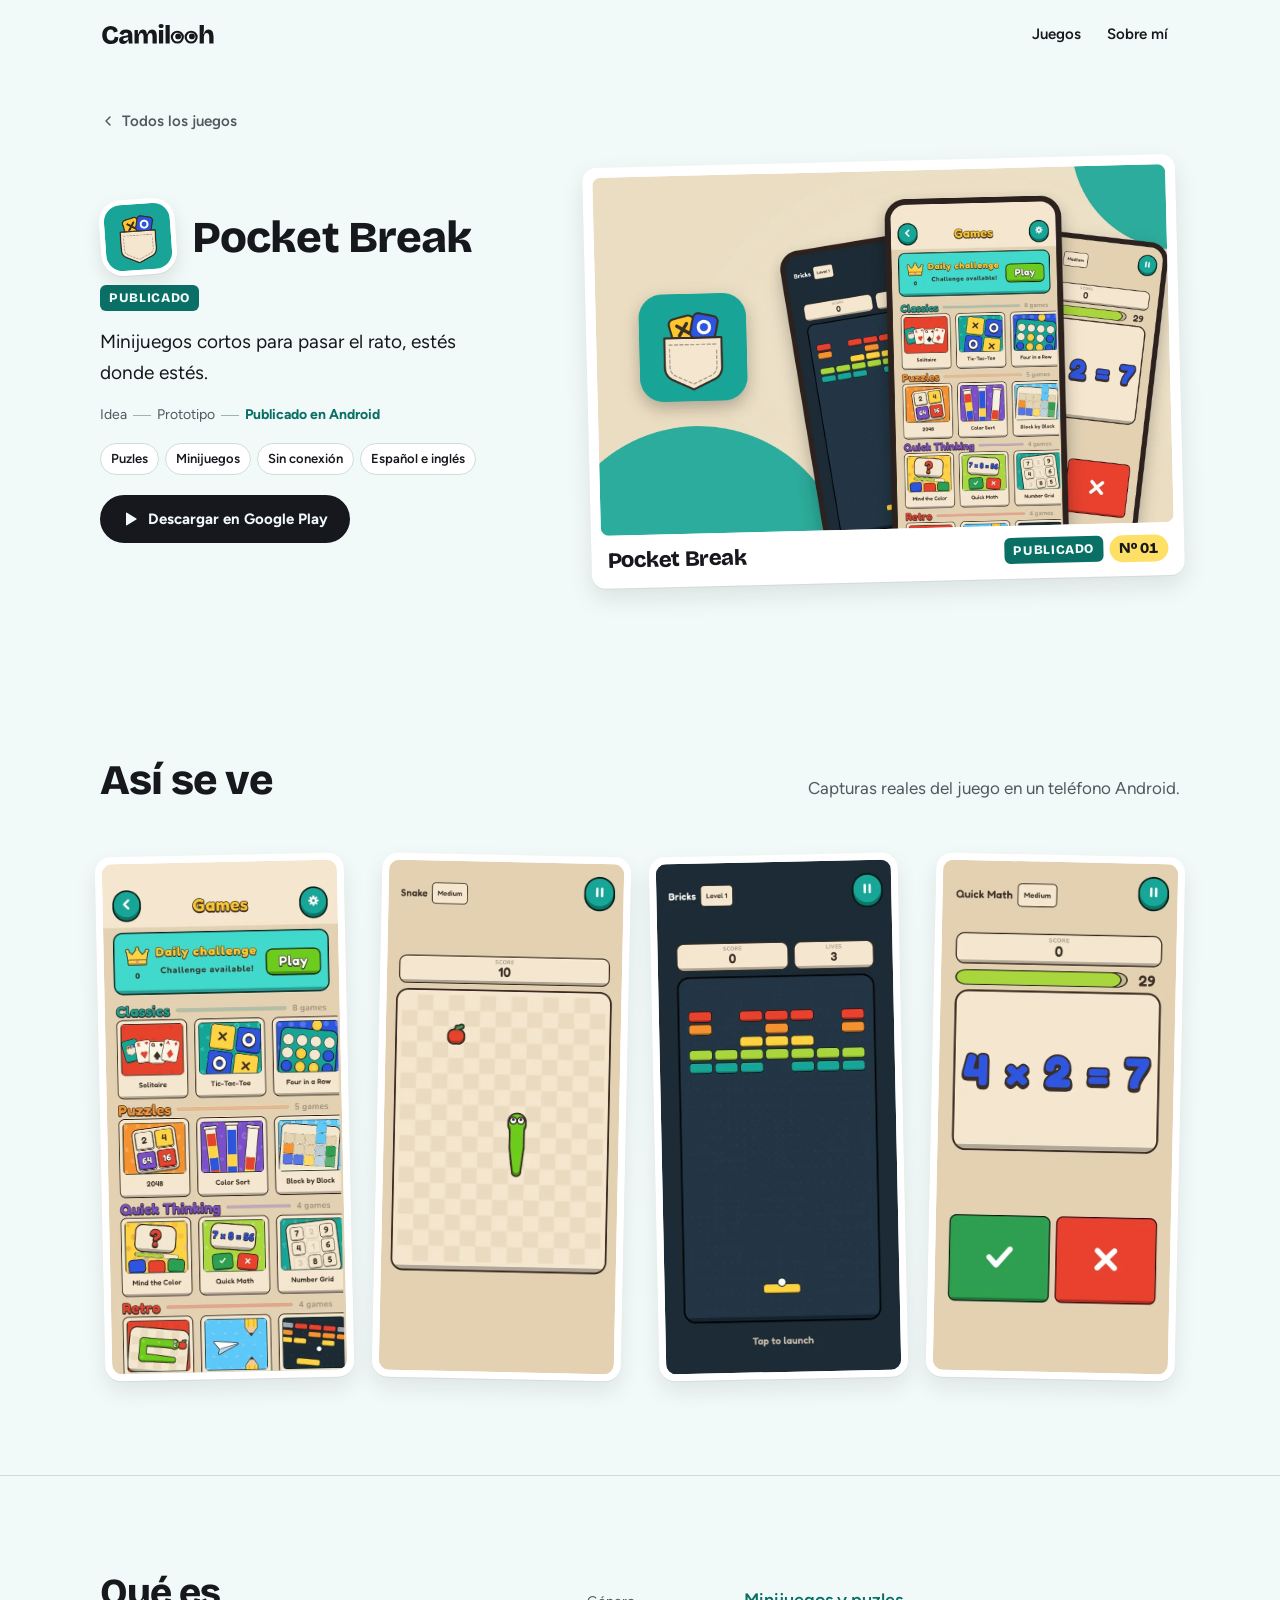
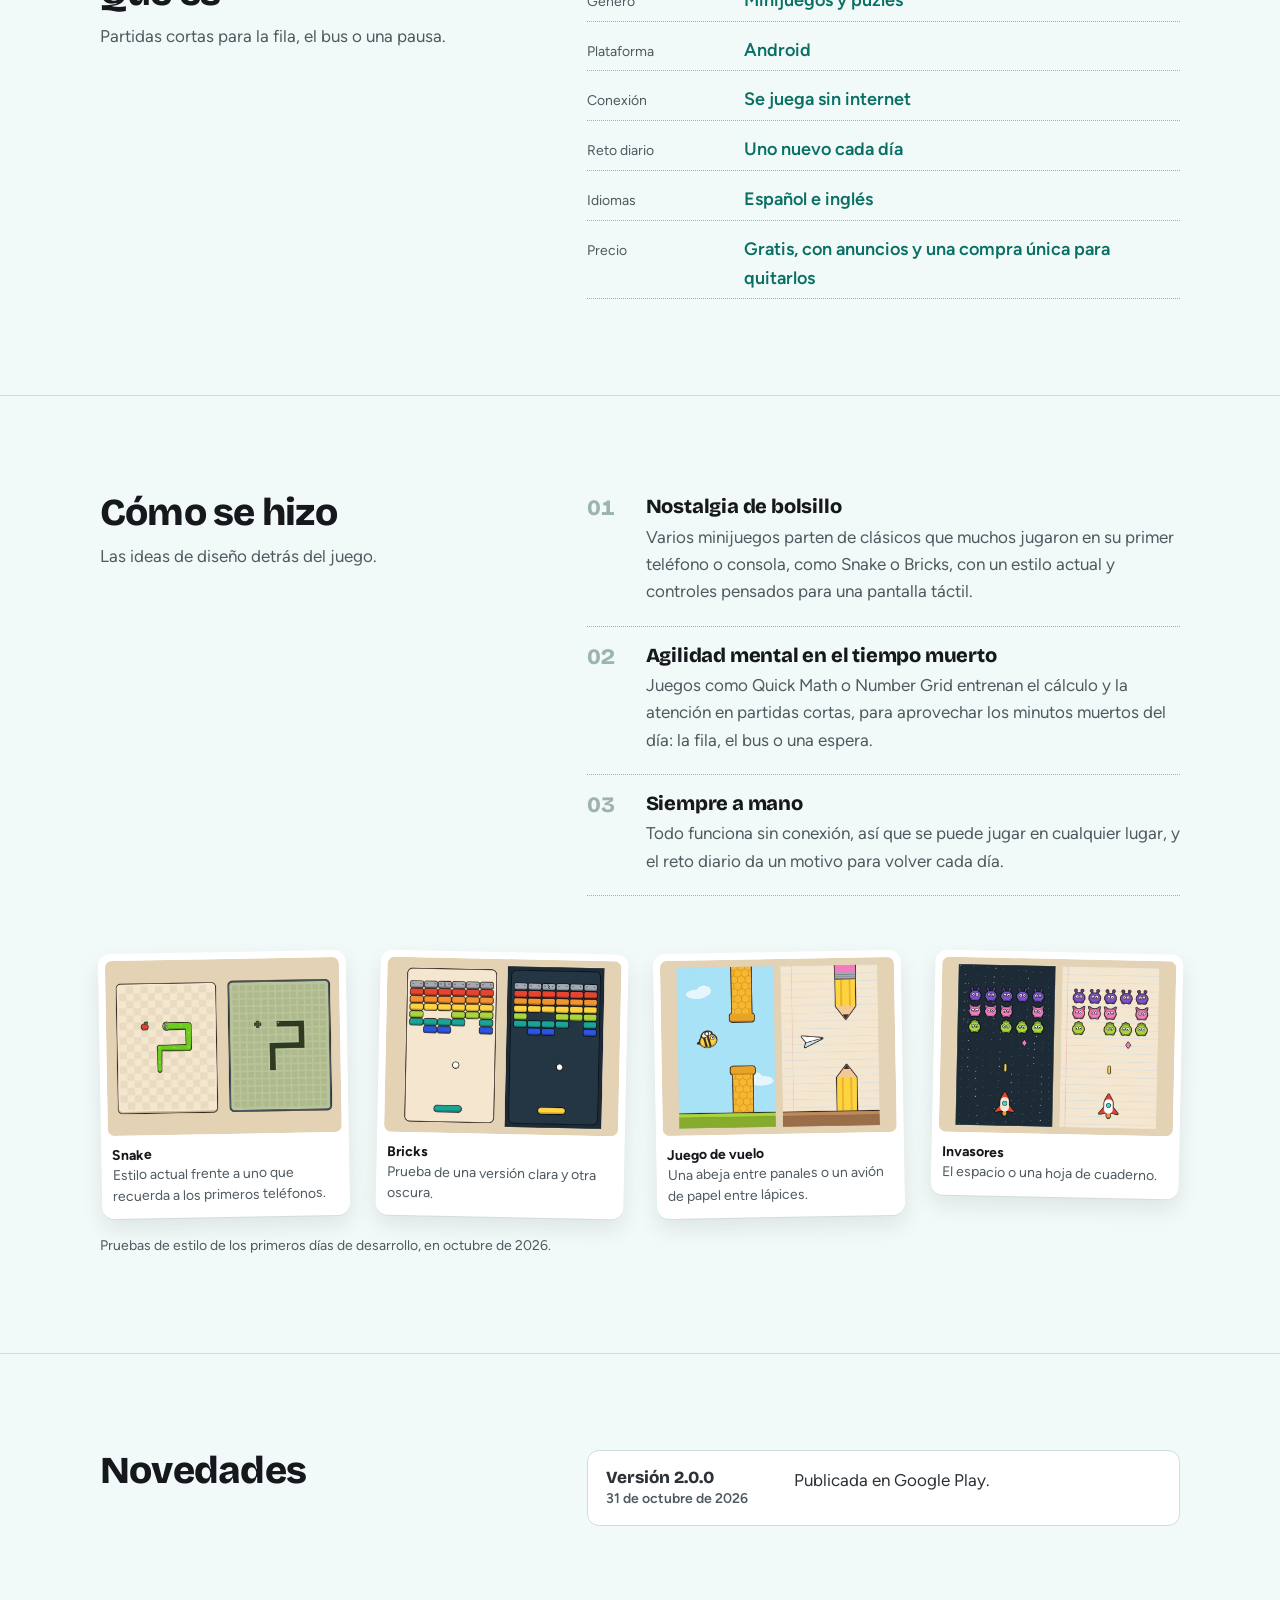
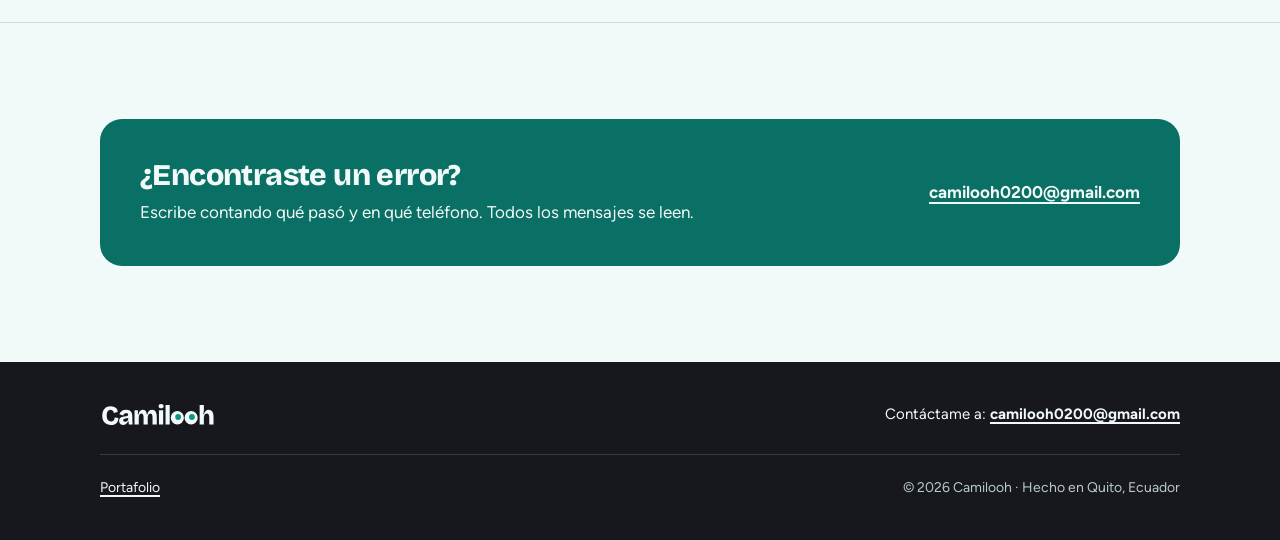
==== juegos/pocket-break/index.html @ c797a248 "Publicar la web del estudio Camilooh Portada, páginas de Pocket Break y Vapor Rush, política de priv" ====
<!doctype html>
<html lang="es">
<head>
  <meta charset="utf-8">
  <meta name="viewport" content="width=device-width, initial-scale=1, viewport-fit=cover">
  <title>Pocket Break · Camilooh</title>
  <meta name="description" content="Pocket Break: minijuegos cortos para pasar el rato, estés donde estés. Gratis en Google Play, se juega sin conexión.">
  <meta name="theme-color" content="#F1FAF8">
  <link rel="icon" href="../../assets/img/camilooh-icono.svg" type="image/svg+xml">
  <link rel="apple-touch-icon" href="../../assets/img/apple-touch-icon.png">
  <link rel="preload" href="../../assets/fonts/bricolage-grotesque-latin-800-normal.woff2" as="font" type="font/woff2" crossorigin>
  <link rel="stylesheet" href="../../assets/styles.css">

  <meta property="og:type" content="website">
  <meta property="og:title" content="Pocket Break · Camilooh">
  <meta property="og:description" content="Minijuegos cortos para pasar el rato, estés donde estés.">
  <meta property="og:url" content="https://camilooh.com/juegos/pocket-break/">
  <meta property="og:image" content="https://camilooh.com/assets/img/pocket-break-portada.jpg">
  <meta name="twitter:card" content="summary_large_image">
</head>
<body>
  <a class="saltar" href="#contenido">Saltar al contenido</a>

  <header class="cabecera" id="cabecera">
    <div class="contenedor">
      <a href="../../" aria-label="Camilooh, inicio"><img class="marca" src="../../assets/img/camilooh-logo-tinta.svg" alt="Camilooh" width="116" height="30"></a>
      <nav aria-label="Principal">
        <ul class="menu">
          <li><a href="../../#juegos">Juegos</a></li>
          <li><a href="../../#sobre-mi">Sobre mí</a></li>
        </ul>
      </nav>
    </div>
  </header>

  <main id="contenido">

    <!-- Cabecera del juego -->
    <section class="ficha" aria-labelledby="juego-titulo">
      <div class="contenedor">
        <a class="volver" href="../../#juegos"><svg viewBox="0 0 24 24" aria-hidden="true"><path d="M15 6l-6 6 6 6" fill="none" stroke="currentColor" stroke-width="2.2" stroke-linecap="round" stroke-linejoin="round"/></svg>Todos los juegos</a>
        <div class="ficha-grid">
          <div class="ficha-texto">
            <div class="ficha-titulo">
              <div class="ficha-icono"><img src="../../assets/img/pocket-break/icono.webp" alt="" width="256" height="256"></div>
              <h1 id="juego-titulo">Pocket Break</h1><span class="estado estado-publicado">Publicado</span>
            </div>
            <p class="resumen">Minijuegos cortos para pasar el rato, estés donde estés.</p>
            <ol class="vida" aria-label="Estado del juego"><li>Idea</li><li>Prototipo</li><li class="hecho">Publicado en Android</li></ol>
            <ul class="chips"><li>Puzles</li><li>Minijuegos</li><li>Sin conexión</li><li>Español e inglés</li></ul>
            <div class="acciones">
              <a class="boton" href="https://play.google.com/store/apps/details?id=com.Camilooh.PocketBreak" target="_blank" rel="noopener">
                <svg viewBox="0 0 24 24" aria-hidden="true"><path fill="currentColor" d="M6 3.5v17a1 1 0 0 0 1.5.86l14-8.5a1 1 0 0 0 0-1.72l-14-8.5A1 1 0 0 0 6 3.5Z"/></svg>
                Descargar en Google Play
              </a>
            </div>
          </div>
          <div class="cromo">
            <div class="imagen"><img src="../../assets/img/pocket-break-portada.webp" alt="Icono de Pocket Break junto a tres capturas: el menú de juegos, Bricks y Quick Math" width="1600" height="1000" decoding="async"></div>
            <div class="pie-cromo"><span class="nombre">Pocket Break</span><span class="etiquetas"><span class="estado estado-publicado">Publicado</span><span class="numero">Nº 01</span></span></div>
          </div>
        </div>
      </div>
    </section>

    <!-- Capturas -->
    <section class="hoja" aria-labelledby="capturas-titulo">
      <div class="contenedor">
        <div class="hoja-cabeza">
          <h2 id="capturas-titulo">Así se ve</h2>
          <p>Capturas reales del juego en un teléfono Android.</p>
        </div>
        <!-- Cuando tengas un clip corto de gameplay (mp4 vertical), puede ir aquí antes de las capturas. -->
        <ul class="capturas" style="--n: 4">
          <li><img src="../../assets/img/pocket-break/cap4.webp" alt="Menú de Pocket Break con la lista de minijuegos" width="540" height="1171" loading="lazy" decoding="async"></li>
          <li><img src="../../assets/img/pocket-break/cap1.webp" alt="Partida de Snake" width="540" height="1171" loading="lazy" decoding="async"></li>
          <li><img src="../../assets/img/pocket-break/cap2.webp" alt="Partida de Bricks" width="540" height="1171" loading="lazy" decoding="async"></li>
          <li><img src="../../assets/img/pocket-break/cap3.webp" alt="Partida de Quick Math" width="540" height="1171" loading="lazy" decoding="async"></li>
        </ul>
      </div>
    </section>

    <!-- Datos -->
    <section class="hoja" aria-labelledby="datos-titulo">
      <div class="contenedor dos-col">
        <div>
          <h2 id="datos-titulo">Qué es</h2>
          <p class="intro">Partidas cortas para la fila, el bus o una pausa.</p>
        </div>
        <dl class="campos">
          <div><dt>Género</dt><dd>Minijuegos y puzles</dd></div>
          <div><dt>Plataforma</dt><dd>Android</dd></div>
          <div><dt>Conexión</dt><dd>Se juega sin internet</dd></div>
          <div><dt>Reto diario</dt><dd>Uno nuevo cada día</dd></div>
          <div><dt>Idiomas</dt><dd>Español e inglés</dd></div>
          <div><dt>Precio</dt><dd>Gratis, con anuncios y una compra única para quitarlos</dd></div>
        </dl>
      </div>
    </section>

    <!-- Cómo se hizo -->
    <section class="hoja" aria-labelledby="hizo-titulo">
      <div class="contenedor">
        <div class="dos-col">
          <div>
            <h2 id="hizo-titulo">Cómo se hizo</h2>
            <p class="intro">Las ideas de diseño detrás del juego.</p>
          </div>
          <ol class="notas">
            <li><h3>Nostalgia de bolsillo</h3><p>Varios minijuegos parten de clásicos que muchos jugaron en su primer teléfono o consola, como Snake o Bricks, con un estilo actual y controles pensados para una pantalla táctil.</p></li>
            <li><h3>Agilidad mental en el tiempo muerto</h3><p>Juegos como Quick Math o Number Grid entrenan el cálculo y la atención en partidas cortas, para aprovechar los minutos muertos del día: la fila, el bus o una espera.</p></li>
            <li><h3>Siempre a mano</h3><p>Todo funciona sin conexión, así que se puede jugar en cualquier lugar, y el reto diario da un motivo para volver cada día.</p></li>
          </ol>
        </div>
        <ul class="proceso" aria-label="Imágenes del proceso">
          <li><figure><img src="../../assets/img/pocket-break/proceso-snake.webp" alt="Dos versiones de Snake: una moderna sobre fondo claro y otra verde que recuerda a los primeros teléfonos" width="800" height="600" loading="lazy" decoding="async"><figcaption><b>Snake</b>Estilo actual frente a uno que recuerda a los primeros teléfonos.</figcaption></figure></li>
          <li><figure><img src="../../assets/img/pocket-break/proceso-bricks.webp" alt="Dos versiones de Bricks, una clara y otra oscura" width="800" height="600" loading="lazy" decoding="async"><figcaption><b>Bricks</b>Prueba de una versión clara y otra oscura.</figcaption></figure></li>
          <li><figure><img src="../../assets/img/pocket-break/proceso-vuelo.webp" alt="Dos estilos para un juego de vuelo: una abeja entre panales y un avión de papel entre lápices" width="800" height="600" loading="lazy" decoding="async"><figcaption><b>Juego de vuelo</b>Una abeja entre panales o un avión de papel entre lápices.</figcaption></figure></li>
          <li><figure><img src="../../assets/img/pocket-break/proceso-invasores.webp" alt="Dos fondos para un juego de invasores: el espacio y una hoja de cuaderno" width="800" height="600" loading="lazy" decoding="async"><figcaption><b>Invasores</b>El espacio o una hoja de cuaderno.</figcaption></figure></li>
        </ul>
        <p class="pie-capturas">Pruebas de estilo de los primeros días de desarrollo, en octubre de 2026.</p>
      </div>
    </section>

    <!-- Novedades -->
    <section class="hoja" aria-labelledby="novedades-titulo">
      <div class="contenedor dos-col">
        <h2 id="novedades-titulo">Novedades</h2>
        <ol class="novedades" reversed>
          <li><p class="version">Versión 2.0.0<span>31 de octubre de 2026</span></p><p>Publicada en Google Play.</p></li>
        </ol>
      </div>
    </section>

    <!-- Soporte -->
    <section class="hoja" aria-labelledby="soporte-titulo">
      <div class="contenedor">
        <div class="soporte">
          <div>
            <h2 id="soporte-titulo">¿Encontraste un error?</h2>
            <p>Escribe contando qué pasó y en qué teléfono. Todos los mensajes se leen.</p>
          </div>
          <div class="enlaces">
            <a href="mailto:camilooh0200@gmail.com?subject=Pocket%20Break">camilooh0200@gmail.com</a>
          </div>
        </div>
      </div>
    </section>
  </main>

  <footer class="pie" id="contacto">
    <div class="contenedor">
      <div class="pie-arriba">
        <img class="marca" src="../../assets/img/camilooh-logo-claro.svg" alt="Camilooh" width="116" height="30">
        <p class="pie-contacto">Contáctame a: <a href="mailto:camilooh0200@gmail.com">camilooh0200@gmail.com</a></p>
      </div>
      <div class="pie-abajo">
        <nav aria-label="Pie de página">
          <ul>
            <li><a href="https://camilooh.github.io/PortafolioCG/" target="_blank" rel="noopener">Portafolio</a></li>
          </ul>
        </nav>
        <p>© 2026 Camilooh · Hecho en Quito, Ecuador</p>
      </div>
    </div>
  </footer>

  <script src="../../assets/main.js" defer></script>
</body>
</html>
---- assets/styles.css ----
/* Camilooh — el álbum de cromos. Colores y fuentes de la guía de marca. */

@font-face { font-family: 'Bricolage Grotesque'; font-weight: 800; font-display: swap; src: url('fonts/bricolage-grotesque-latin-800-normal.woff2') format('woff2'); }
@font-face { font-family: 'Figtree'; font-weight: 400; font-display: swap; src: url('fonts/figtree-latin-400-normal.woff2') format('woff2'); }
@font-face { font-family: 'Figtree'; font-weight: 600; font-display: swap; src: url('fonts/figtree-latin-600-normal.woff2') format('woff2'); }
@font-face { font-family: 'Figtree'; font-weight: 700; font-display: swap; src: url('fonts/figtree-latin-700-normal.woff2') format('woff2'); }

:root {
  --verde: #0E9384;
  --tapa: #0A6F64;          /* tapas del álbum: fondos con texto encima */
  --tinta: #16181D;
  --rosa: #FF4F8B;
  --amarillo: #FFE066;
  --papel: #F1FAF8;          /* hojas del álbum */
  --blanco: #FFFFFF;          /* borde troquelado de los cromos */
  --gris: #4F5A61;
  --hueco: #9DB3AF;          /* línea punteada de los huecos */
  --linea: #CFDEDB;

  --f-titulo: 'Bricolage Grotesque', 'Segoe UI', system-ui, sans-serif;
  --f-texto: 'Figtree', system-ui, -apple-system, 'Segoe UI', sans-serif;

  --ancho: 1080px;
  --radio-cromo: 14px;
  color-scheme: light;
  accent-color: var(--verde);
}

* { box-sizing: border-box; }
html { scroll-behavior: smooth; -webkit-text-size-adjust: 100%; scrollbar-color: var(--verde) var(--papel); }
@media (prefers-reduced-motion: reduce) { html { scroll-behavior: auto; } }
body { margin: 0; background: var(--papel); color: var(--tinta); font: 400 17px/1.6 var(--f-texto); caret-color: var(--verde); -webkit-font-smoothing: antialiased; }
::selection { background: var(--verde); color: var(--papel); }
img, svg { display: block; max-width: 100%; height: auto; }
a { color: inherit; text-decoration-thickness: 1.5px; text-underline-offset: .22em; }
h1, h2, h3 { margin: 0; font-family: var(--f-titulo); font-weight: 800; letter-spacing: -.02em; line-height: 1.08; text-wrap: balance; }
p { margin: 0; text-wrap: pretty; }
:focus-visible { outline: 3px solid var(--rosa); outline-offset: 3px; border-radius: 4px; }

.contenedor { width: 100%; max-width: calc(var(--ancho) + 40px); margin: 0 auto; padding-left: max(20px, env(safe-area-inset-left, 0px)); padding-right: max(20px, env(safe-area-inset-right, 0px)); }
.saltar { position: absolute; left: -999px; top: 8px; background: var(--tinta); color: var(--papel); padding: 10px 14px; border-radius: 8px; z-index: 20; }
.saltar:focus { left: 8px; }

/* ---------- Botones ---------- */
.boton {
  display: inline-flex; align-items: center; gap: 10px;
  font: 700 15px/1 var(--f-texto); text-decoration: none; white-space: nowrap;
  padding: 14px 20px; border-radius: 999px; border: 2px solid var(--tinta);
  background: var(--tinta); color: var(--papel);
  transition: background-color .18s, color .18s, border-color .18s, transform .12s;
}
.boton:hover { background: var(--tapa); border-color: var(--tapa); }
.boton:active { transform: scale(.97); }
.boton svg { width: 16px; height: 16px; flex: none; }
.boton-linea { background: transparent; color: var(--tinta); }
.boton-linea:hover { background: var(--tinta); color: var(--papel); border-color: var(--tinta); }
@media (prefers-reduced-motion: reduce) { .boton { transition: none; } }

/* ---------- Cabecera ---------- */
.cabecera { position: sticky; top: env(safe-area-inset-top, 0px); z-index: 10; background: var(--papel); border-bottom: 1px solid transparent; transition: border-color .2s; }
body::before { content: ""; position: fixed; inset: 0 0 auto; height: env(safe-area-inset-top, 0px); background: var(--papel); z-index: 11; }
.cabecera.con-borde { border-bottom-color: var(--linea); }
.cabecera .contenedor { display: flex; align-items: center; justify-content: space-between; gap: 16px; padding-block: 14px; }
.cabecera .marca { width: 116px; }
.menu { display: flex; gap: 2px; list-style: none; margin: 0; padding: 0; }
.menu a { display: block; padding: 8px 12px; font-weight: 600; font-size: 15px; text-decoration: none; border-radius: 999px; transition: background-color .15s; }
.menu a:hover { background: var(--blanco); }
@media (max-width: 520px) { .menu li.opcional { display: none; } .cabecera .marca { width: 104px; } .menu a { padding: 8px 10px; } }

/* ---------- Tapa del álbum ---------- */
.tapa { padding-block: clamp(20px, 3vw, 32px) 0; }
.tapa-frente {
  background: var(--tapa); color: var(--papel); border-radius: 22px;
  padding: clamp(28px, 5vw, 56px); display: grid; grid-template-columns: 1fr; gap: 24px;
  position: relative; overflow: hidden;
}
.tapa-frente::after { /* lomo del álbum */
  content: ""; position: absolute; inset: 0 auto 0 0; width: 14px; background: rgba(0, 0, 0, .14);
}
.tapa-frente .logo-tapa { margin: 0; width: min(100%, 420px); grid-column: 1 / -1; }
.tapa-frente .bajada { font-size: clamp(17px, 1.6vw, 19px); line-height: 1.55; max-width: 52ch; }

/* ---------- Hojas del álbum ---------- */
.hoja { padding-block: clamp(56px, 8vw, 96px); position: relative; }
.hoja + .hoja { border-top: 1px solid var(--linea); }
.hoja-cabeza { display: flex; flex-wrap: wrap; align-items: baseline; justify-content: space-between; gap: 8px 24px; margin-bottom: clamp(28px, 4vw, 44px); }
.hoja-cabeza h2 { font-size: clamp(30px, 3.6vw, 42px); }
.hoja-cabeza p { color: var(--gris); max-width: 46ch; }

/* Página del dueño */
.dueno { display: grid; grid-template-columns: minmax(0, 5fr) minmax(0, 7fr); gap: clamp(28px, 5vw, 72px); align-items: start; }
.dueno h2 { font-size: clamp(28px, 3.2vw, 38px); }
.dueno .acciones { display: flex; flex-wrap: wrap; gap: 10px; margin-top: 24px; }
.dueno .pegatina-ojos { width: 120px; margin-top: 28px; background: var(--verde); border: 6px solid var(--blanco); border-radius: 18px; padding: 16px 14px; transform: rotate(-4deg); box-shadow: 0 1px 0 rgba(22, 24, 29, .06), 0 8px 18px rgba(22, 24, 29, .08); }
.campos { margin: 0; }
.campos div { display: grid; grid-template-columns: 8.5em minmax(0, 1fr); gap: 12px; align-items: baseline; padding: 14px 0 6px; border-bottom: 1.5px dotted var(--hueco); }
.campos dt { font-size: 14px; color: var(--gris); }
.campos dd { margin: 0; font-weight: 600; font-size: 18px; color: var(--tapa); }
@media (max-width: 760px) { .dueno { grid-template-columns: 1fr; } }
@media (max-width: 420px) { .campos div { grid-template-columns: 7em minmax(0, 1fr); } .campos dd { font-size: 16px; } }

/* ---------- Colección de juegos ---------- */
.coleccion { display: grid; grid-template-columns: repeat(12, minmax(0, 1fr)); gap: clamp(24px, 4vw, 48px) clamp(20px, 3vw, 36px); align-items: start; }
.casilla { display: flex; flex-direction: column; gap: 18px; min-width: 0; }
.casilla-1 { grid-column: 1 / span 7; }
.casilla-2 { grid-column: 8 / span 5; }
.casilla-3 { grid-column: 8 / span 5; }
@media (max-width: 820px) { .casilla-1, .casilla-2, .casilla-3 { grid-column: 1 / -1; } }

.cromo {
  display: block; text-decoration: none; background: var(--blanco); border-radius: var(--radio-cromo); padding: 10px;
  box-shadow: 0 1px 0 rgba(22, 24, 29, .06), 0 10px 24px rgba(22, 24, 29, .10);
  transform: rotate(-1.4deg); transition: transform .35s cubic-bezier(.2, .8, .2, 1), box-shadow .35s;
}
.cromo:hover, .cromo:focus-visible { transform: rotate(0deg) translateY(-4px); box-shadow: 0 1px 0 rgba(22, 24, 29, .06), 0 18px 36px rgba(22, 24, 29, .14); }
@media (prefers-reduced-motion: reduce) { .cromo { transition: none; } .cromo:hover, .cromo:focus-visible { transform: rotate(-1.4deg); } }
.cromo .imagen { border-radius: 8px; overflow: hidden; aspect-ratio: 16 / 10; background: #EBDDC2; }
.cromo .imagen img { width: 100%; height: 100%; object-fit: cover; }
.cromo .pie-cromo { display: flex; align-items: center; justify-content: space-between; gap: 12px; padding: 12px 6px 4px; }
.cromo .nombre { font: 800 22px/1 var(--f-titulo); letter-spacing: -.02em; }
.numero { font: 800 15px/1 var(--f-titulo); font-variant-numeric: tabular-nums; background: var(--amarillo); color: var(--tinta); border-radius: 999px; padding: 6px 10px; }

.leyenda { display: flex; flex-direction: column; gap: 12px; align-items: flex-start; padding-inline: 4px; }
.leyenda p { color: var(--gris); max-width: 46ch; }
.leyenda .resumen { color: var(--tinta); font-size: 18px; }
.vida { display: flex; flex-wrap: wrap; align-items: center; gap: 6px; list-style: none; margin: 0; padding: 0; font-size: 14px; color: var(--gris); }
.vida li { display: inline-flex; align-items: center; gap: 6px; }
.vida li + li::before { content: ""; width: 18px; height: 1.5px; background: var(--hueco); }
.vida .hecho { color: var(--tapa); font-weight: 700; }
.chips { display: flex; flex-wrap: wrap; gap: 6px; list-style: none; margin: 0; padding: 0; }
.chips li { font-size: 13px; font-weight: 600; padding: 5px 10px; border-radius: 999px; border: 1px solid var(--linea); background: var(--blanco); }

.hueco {
  border: 2px dashed var(--hueco); border-radius: var(--radio-cromo); aspect-ratio: 16 / 10;
  display: grid; place-items: center; position: relative; padding: 20px;
}
.hueco .numero-hueco { position: absolute; top: 12px; left: 14px; font: 800 28px/1 var(--f-titulo); color: var(--hueco); font-variant-numeric: tabular-nums; }
.hueco .ojos { width: min(46%, 160px); }
.hueco-chico { aspect-ratio: auto; min-height: 120px; }
.hueco-chico .numero-hueco { position: static; }

/* ---------- Sobre mí ---------- */
.sobre { display: grid; grid-template-columns: minmax(0, 5fr) minmax(0, 7fr); gap: clamp(28px, 5vw, 72px); }
.sobre h2 { font-size: clamp(30px, 3.6vw, 42px); }
.sobre .texto { display: flex; flex-direction: column; gap: 16px; max-width: 60ch; }
.sobre .texto .lead { font-size: 19px; }
.sobre .texto strong { font-weight: 700; color: var(--tapa); }
.sobre .portafolio { display: flex; flex-wrap: wrap; align-items: center; gap: 16px; padding-top: 18px; border-top: 1.5px dotted var(--hueco); color: var(--gris); }
@media (max-width: 760px) { .sobre { grid-template-columns: 1fr; } }

/* ---------- Sobres de cromos (redes) ---------- */
.sobres li { display: flex; }
.sobres li > .sobre-red { flex: 1; }
.sobres { list-style: none; margin: 0; padding: 0; display: grid; grid-template-columns: repeat(4, minmax(0, 1fr)); gap: 18px; }
.sobre-red {
  --c: var(--tapa); --t: var(--papel);
  position: relative; display: flex; flex-direction: column; justify-content: space-between; gap: 28px; min-height: 200px;
  padding: 30px 18px 26px; border-radius: 10px; background: var(--c); color: var(--t); text-decoration: none;
  transition: transform .3s cubic-bezier(.2, .8, .2, 1);
}
.sobre-red::before, .sobre-red::after { /* bordes sellados del sobre */
  content: ""; position: absolute; left: 0; right: 0; height: 10px;
  background: repeating-linear-gradient(90deg, rgba(0, 0, 0, .16) 0 4px, transparent 4px 8px);
}
.sobre-red::before { top: 0; border-radius: 10px 10px 0 0; }
.sobre-red::after { bottom: 0; border-radius: 0 0 10px 10px; }
.sobre-red .red { font: 800 26px/1 var(--f-titulo); letter-spacing: -.02em; }
.sobre-red .usuario { font-weight: 700; font-size: 15px; }
.sobre-red .para { font-size: 14px; line-height: 1.45; }
.sobre-red .abrir { display: inline-flex; align-items: center; gap: 6px; font-weight: 700; font-size: 14px; }
.sobre-red .abrir svg { width: 16px; height: 16px; }
.sobre-red:hover { transform: translateY(-6px) rotate(-1deg); }
.sobres li:nth-child(2) .sobre-red { --c: var(--rosa); --t: var(--tinta); }
.sobres li:nth-child(3) .sobre-red { --c: var(--amarillo); --t: var(--tinta); }
.sobres li:nth-child(4) .sobre-red { --c: var(--tinta); --t: var(--papel); }
@media (max-width: 900px) { .sobres { grid-template-columns: repeat(2, minmax(0, 1fr)); } }
@media (max-width: 420px) { .sobres { grid-template-columns: 1fr; } .sobre-red { min-height: 0; } }
@media (prefers-reduced-motion: reduce) { .sobre-red { transition: none; } .sobre-red:hover { transform: none; } }

/* ---------- Pie ---------- */
.pie { background: var(--tinta); color: #B9C9C6; padding-block: 40px calc(40px + env(safe-area-inset-bottom, 0px)); font-size: 15px; }
.pie .contenedor { display: flex; flex-direction: column; gap: 28px; }
.pie-arriba, .pie-abajo { display: flex; flex-wrap: wrap; align-items: center; justify-content: space-between; gap: 16px 28px; }
.pie-abajo { padding-top: 22px; border-top: 1px solid #343A42; font-size: 14px; }
.pie-contacto { color: var(--papel); }
.pie-contacto a { font-weight: 700; overflow-wrap: anywhere; }
.pie .marca { width: 116px; }
.pie nav ul { display: flex; flex-wrap: wrap; gap: 6px 22px; list-style: none; margin: 0; padding: 0; }
.pie a { color: var(--papel); }

/* ---------- Ojos ---------- */
.pupil { transition: transform .14s ease-out; }
@media (prefers-reduced-motion: reduce) { .pupil { transition: none; } }

/* ---------- Páginas de texto (privacidad) ---------- */
.documento { padding-block: 56px 96px; }
.documento .contenedor { max-width: calc(760px + 40px); display: flex; flex-direction: column; gap: 20px; }
.documento h1 { font-size: clamp(34px, 5vw, 48px); }
.documento h2 { font-size: 24px; margin-top: 24px; }
.documento p, .documento li { color: #2C3238; }
.documento ul { margin: 0; padding-left: 22px; display: flex; flex-direction: column; gap: 6px; }
.documento mark { background: var(--amarillo); padding: 0 4px; border-radius: 4px; }
.nota { background: var(--blanco); border: 1px solid var(--linea); border-radius: 12px; padding: 16px 18px; font-size: 15px; }

/* ---------- Colección: segunda figurita y hueco siguiente ---------- */
.casilla-2 .cromo:not(:hover):not(:focus-visible) { transform: rotate(1.6deg); }
.casilla-3 { grid-column: 1 / -1; display: grid; grid-template-columns: minmax(0, 5fr) minmax(0, 7fr); gap: 18px clamp(20px, 3vw, 36px); align-items: center; }
.casilla-3 .hueco { aspect-ratio: 16 / 8; }
@media (max-width: 820px) { .casilla-3 { grid-template-columns: 1fr; } .casilla-3 .hueco { aspect-ratio: 16 / 9; } }
.leyenda .acciones { display: flex; flex-wrap: wrap; gap: 10px; }

/* ---------- Ficha de juego ---------- */
.volver { display: inline-flex; align-items: center; gap: 6px; font-weight: 600; font-size: 15px; text-decoration: none; color: var(--gris); margin-bottom: clamp(18px, 3vw, 28px); }
.volver:hover { color: var(--tinta); }
.volver svg { width: 16px; height: 16px; }
.ficha { padding-block: clamp(24px, 4vw, 40px) clamp(48px, 7vw, 80px); }
.ficha-grid { display: grid; grid-template-columns: minmax(0, 5fr) minmax(0, 7fr); gap: clamp(28px, 5vw, 64px); align-items: center; }
.ficha-texto { display: flex; flex-direction: column; gap: 16px; align-items: flex-start; }
.ficha-titulo { display: flex; align-items: center; gap: 16px; }
.ficha-icono { width: 76px; flex: none; background: var(--blanco); padding: 5px; border-radius: 22px; transform: rotate(-4deg); box-shadow: 0 1px 0 rgba(22, 24, 29, .06), 0 8px 18px rgba(22, 24, 29, .10); }
.ficha-icono img { border-radius: 17px; }
.ficha h1 { font-size: clamp(32px, 4vw, 44px); }
.ficha .resumen { font-size: 19px; max-width: 44ch; }
.ficha .acciones { display: flex; flex-wrap: wrap; gap: 10px; margin-top: 4px; }
.boton-pronto, .boton-pronto:hover { background: transparent; color: var(--gris); border: 2px dashed var(--hueco); cursor: default; }
@media (max-width: 820px) { .ficha-grid { grid-template-columns: 1fr; } }

.dos-col { display: grid; grid-template-columns: minmax(0, 5fr) minmax(0, 7fr); gap: clamp(20px, 5vw, 72px); align-items: start; }
.dos-col > h2, .dos-col > div > h2 { font-size: clamp(28px, 3.2vw, 38px); }
.dos-col .intro { color: var(--gris); margin-top: 10px; max-width: 34ch; }
@media (max-width: 760px) { .dos-col { grid-template-columns: 1fr; } }

/* Capturas pegadas en la hoja */
.capturas { list-style: none; margin: 0; padding: 8px 0 0; display: grid; grid-template-columns: repeat(var(--n, 4), minmax(0, 1fr)); gap: clamp(14px, 2.4vw, 28px); align-items: start; }
.capturas li { background: var(--blanco); padding: 7px; border-radius: 16px; box-shadow: 0 1px 0 rgba(22, 24, 29, .06), 0 10px 22px rgba(22, 24, 29, .09); transform: rotate(-1.2deg); }
.capturas li:nth-child(even) { transform: rotate(1.2deg); }
.capturas img { width: 100%; border-radius: 10px; }
.pie-capturas { color: var(--gris); font-size: 14px; margin-top: 18px; }
@media (max-width: 700px) {
  .capturas { display: flex; overflow-x: auto; scroll-snap-type: x mandatory; margin-inline: -20px; padding: 12px 20px 18px; }
  .capturas li { flex: 0 0 62%; scroll-snap-align: center; }
}

/* Notas de diseño */
.notas { list-style: none; margin: 0; padding: 0; counter-reset: nota; }
.notas li { display: grid; grid-template-columns: 2.6em minmax(0, 1fr); gap: 6px 14px; padding: 18px 0 20px; border-bottom: 1.5px dotted var(--hueco); counter-increment: nota; }
.notas li:first-child { padding-top: 4px; }
.notas li::before { content: counter(nota, decimal-leading-zero); font: 800 22px/1.15 var(--f-titulo); color: var(--hueco); grid-row: span 2; font-variant-numeric: tabular-nums; }
.notas h3 { font-size: 20px; letter-spacing: -.01em; }
.notas p { color: var(--gris); max-width: 60ch; }

/* Novedades */
.novedades { list-style: none; margin: 0; padding: 0; display: flex; flex-direction: column; gap: 12px; }
.novedades li { background: var(--blanco); border: 1px solid var(--linea); border-radius: 12px; padding: 16px 18px; display: grid; grid-template-columns: 10em minmax(0, 1fr); gap: 4px 18px; }
.novedades .version { font: 800 17px/1.3 var(--f-titulo); }
.novedades .version span { display: block; font: 600 14px/1.4 var(--f-texto); color: var(--gris); }
.novedades p { color: #2C3238; }
@media (max-width: 520px) { .novedades li { grid-template-columns: 1fr; } }

/* Soporte */
.soporte { background: var(--tapa); color: var(--papel); border-radius: 22px; padding: clamp(24px, 4vw, 40px); display: flex; flex-wrap: wrap; align-items: center; justify-content: space-between; gap: 16px 32px; }
.soporte h2 { font-size: clamp(24px, 2.6vw, 30px); }
.soporte p { max-width: 52ch; margin-top: 8px; }
.soporte a { font-weight: 700; overflow-wrap: anywhere; }
.soporte .enlaces { display: flex; flex-direction: column; gap: 8px; }

/* Fotos del proceso */
.proceso { list-style: none; margin: clamp(36px, 5vw, 56px) 0 0; padding: 0; display: grid; grid-template-columns: repeat(4, minmax(0, 1fr)); gap: clamp(18px, 2.6vw, 30px); }
.proceso figure { margin: 0; background: var(--blanco); padding: 7px 7px 12px; border-radius: 12px; box-shadow: 0 1px 0 rgba(22, 24, 29, .06), 0 10px 22px rgba(22, 24, 29, .09); transform: rotate(-1deg); }
.proceso li:nth-child(even) figure { transform: rotate(1.2deg); }
.proceso img { width: 100%; aspect-ratio: 4 / 3; object-fit: cover; border-radius: 7px; }
.proceso figcaption { font-size: 14px; line-height: 1.45; color: var(--gris); padding: 10px 4px 0; }
.proceso figcaption b { display: block; color: var(--tinta); font-weight: 700; }
@media (max-width: 900px) { .proceso { grid-template-columns: repeat(2, minmax(0, 1fr)); } }
@media (max-width: 420px) { .proceso { grid-template-columns: 1fr; } }

/* Etiquetas de estado: publicado / WIP */
.etiquetas { display: flex; align-items: center; gap: 6px; flex: none; }
.estado { font: 800 13px/1 var(--f-titulo); letter-spacing: .05em; text-transform: uppercase; border-radius: 6px; padding: 7px 9px 6px; white-space: nowrap; }
.estado-publicado { background: var(--tapa); color: var(--papel); }
.estado-wip { background: var(--rosa); color: var(--tinta); }
.ficha-titulo { flex-wrap: wrap; row-gap: 10px; }
.ficha-titulo .estado { align-self: center; }

/* Políticas bilingües */
.documento section { display: flex; flex-direction: column; gap: 14px; }
.documento .meta { color: var(--gris); }
.documento .lang { border-top: 1.5px dotted var(--hueco); margin-top: 32px; padding-top: 40px; }
.documento section h1 { font-size: clamp(30px, 4.4vw, 42px); }
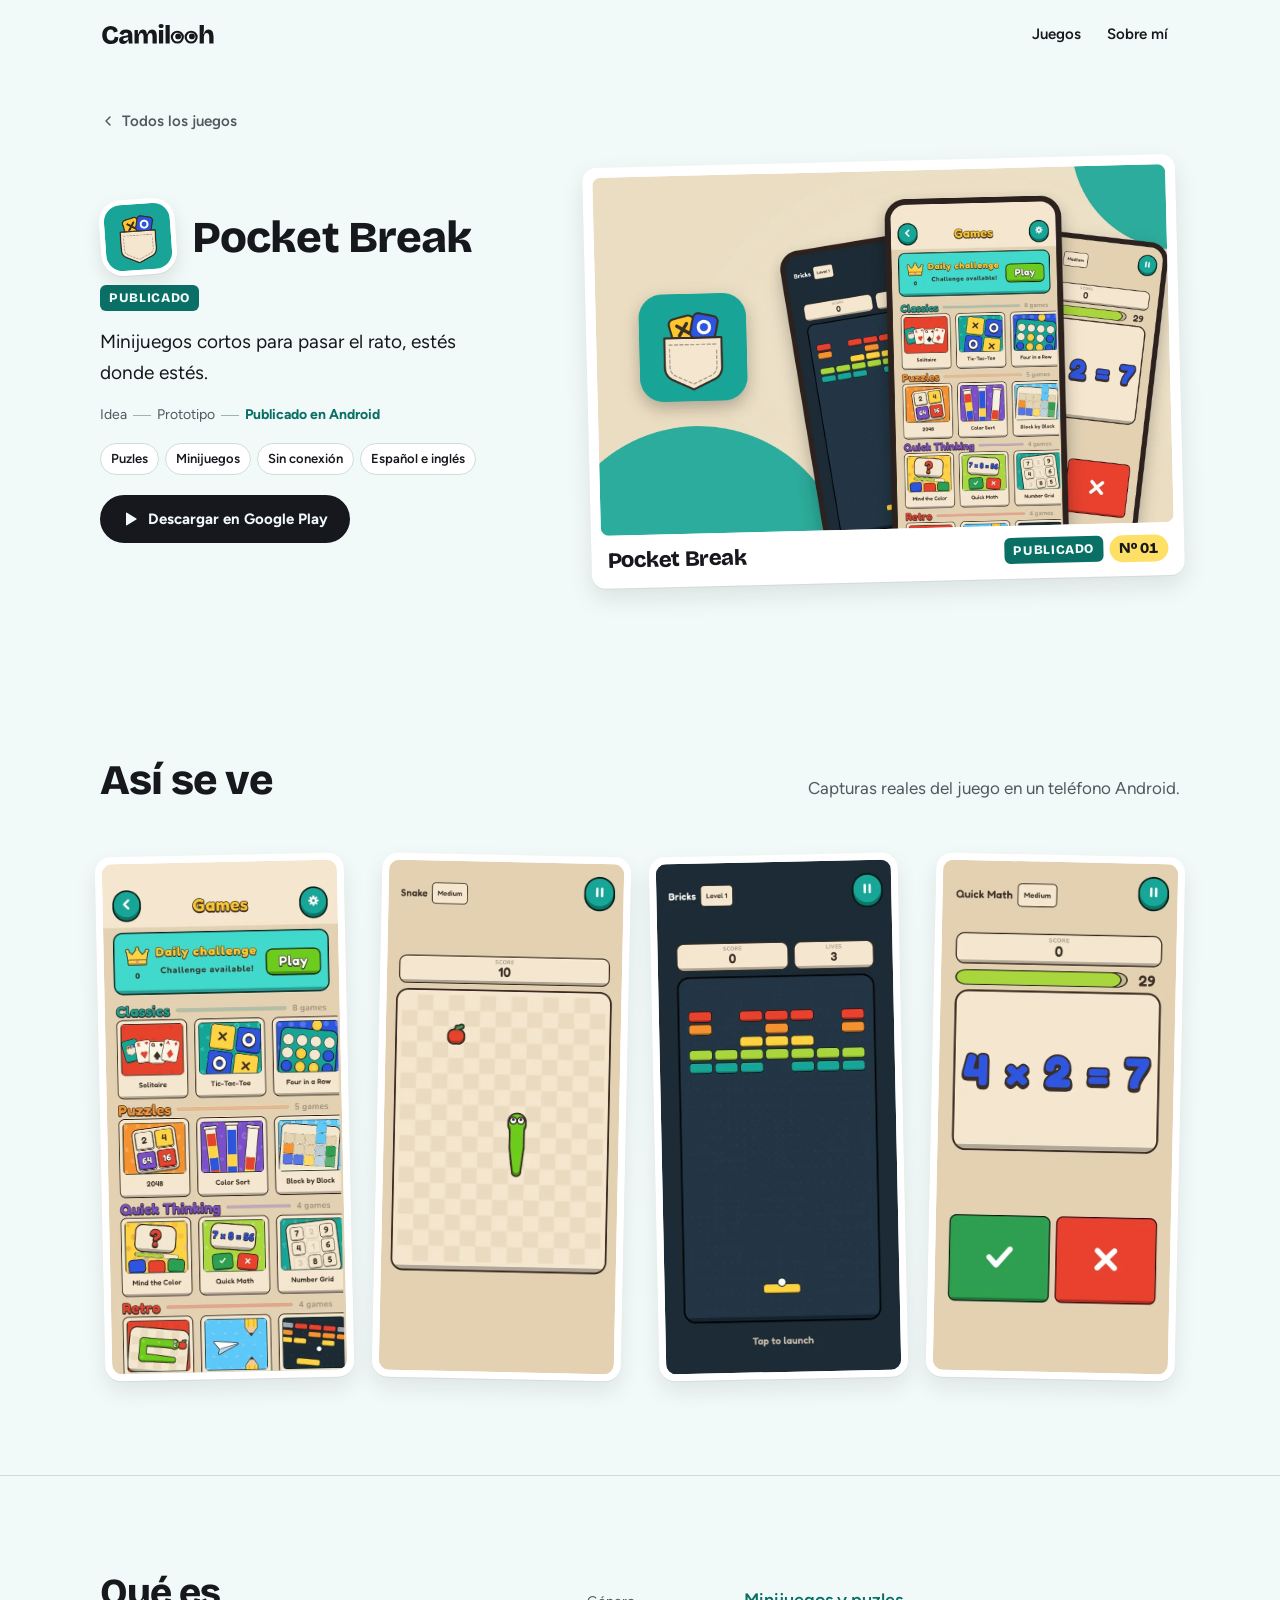
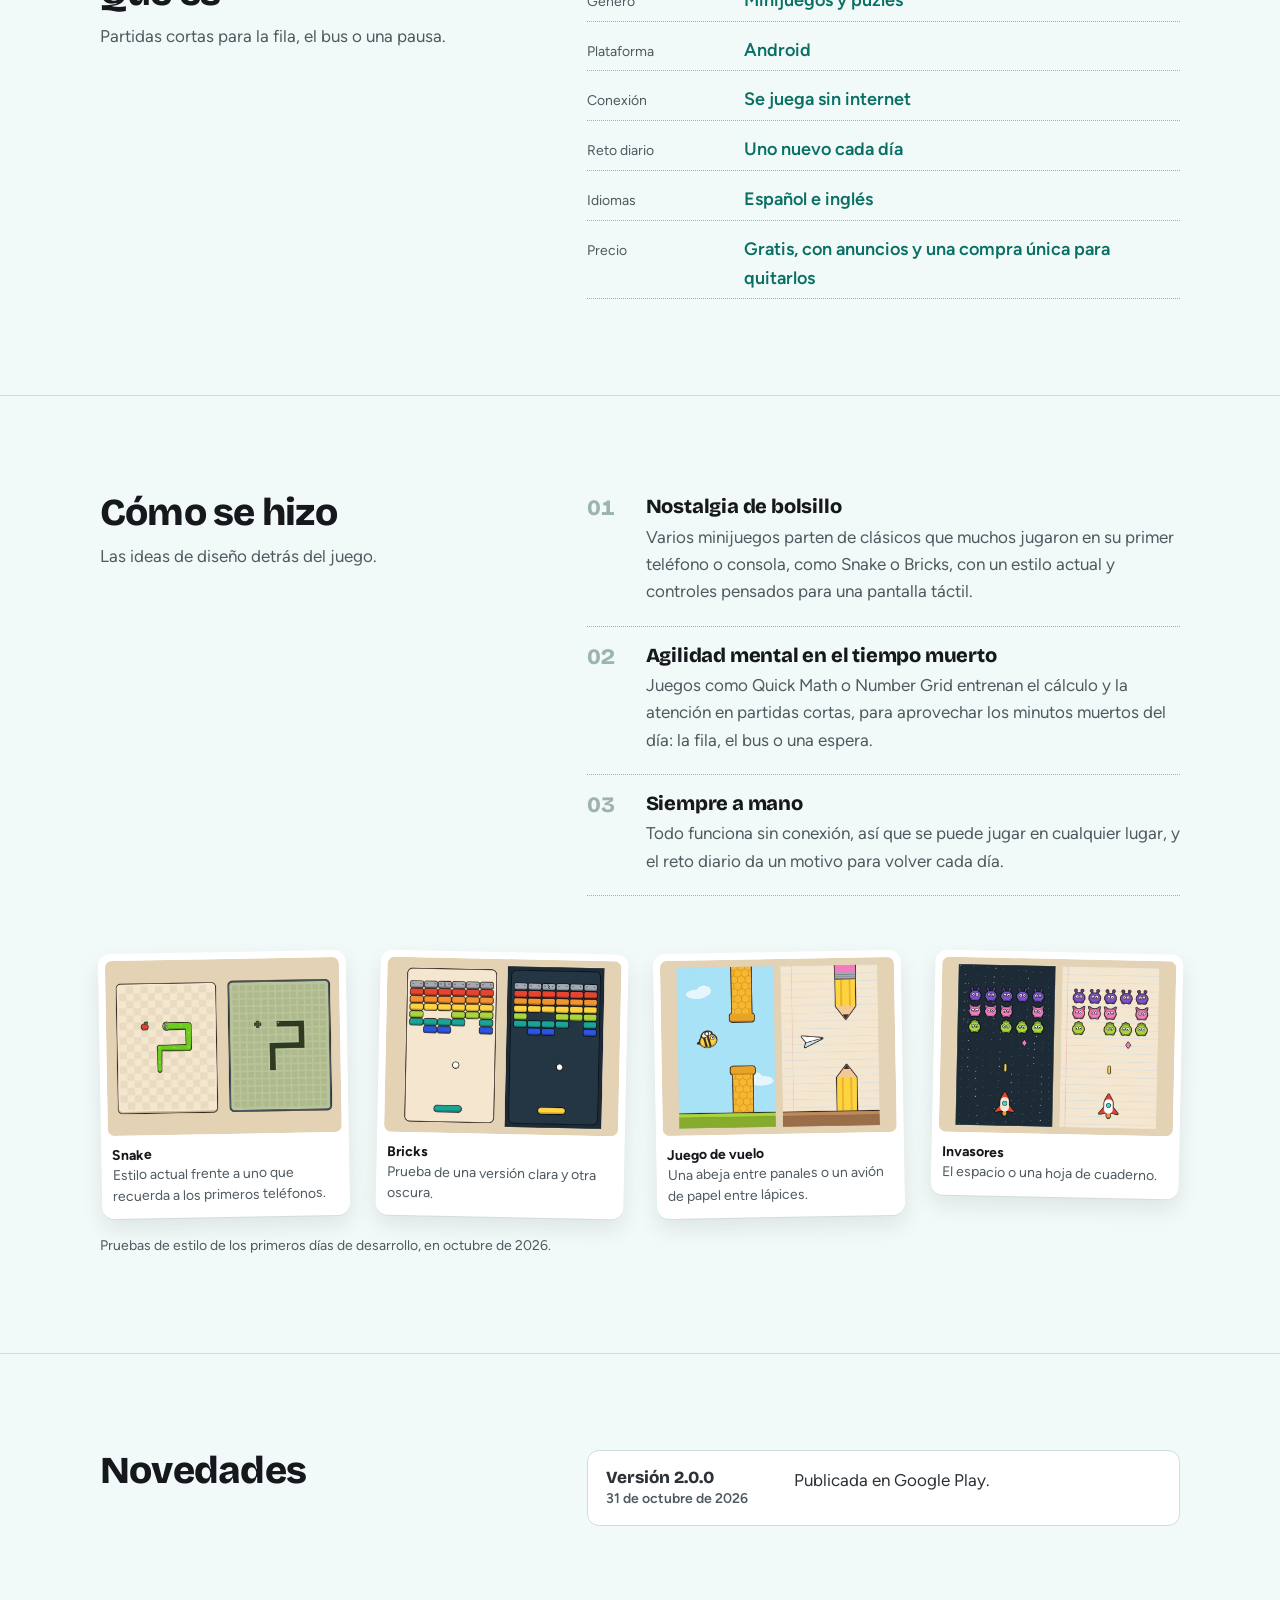
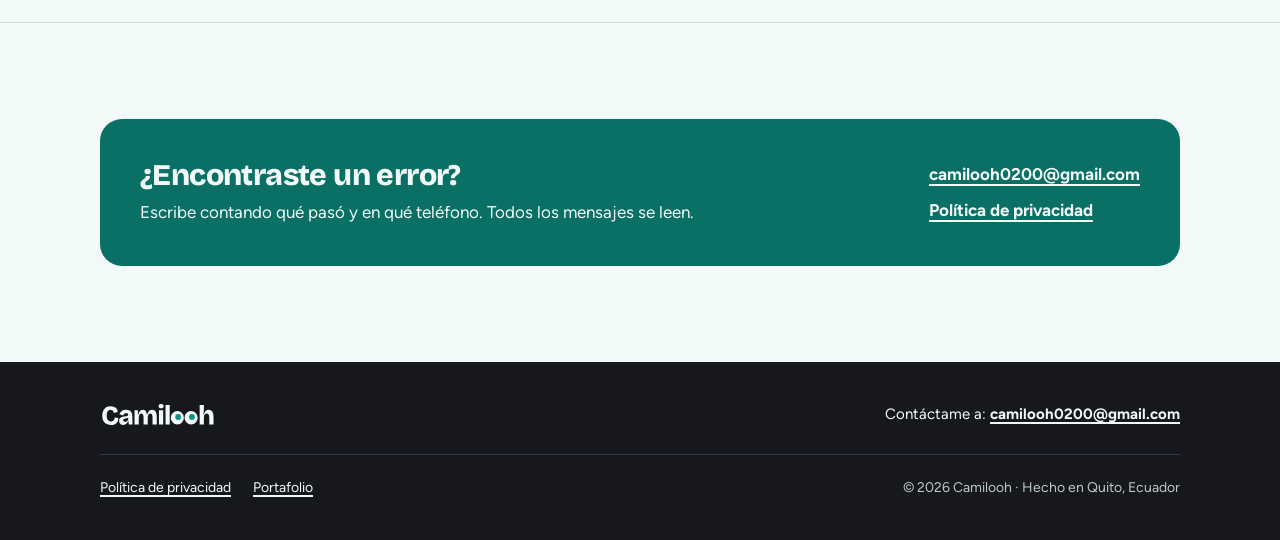
==== commit daf1d714: "Añadir la política de privacidad de Pocket Break a la web Copia íntegra de la política publicada en " ====
--- a/juegos/pocket-break/index.html
+++ b/juegos/pocket-break/index.html
@@ -142,6 +142,7 @@
           </div>
           <div class="enlaces">
             <a href="mailto:camilooh0200@gmail.com?subject=Pocket%20Break">camilooh0200@gmail.com</a>
+            <a href="privacidad/">Política de privacidad</a>
           </div>
         </div>
       </div>
@@ -157,6 +158,7 @@
       <div class="pie-abajo">
         <nav aria-label="Pie de página">
           <ul>
+            <li><a href="privacidad/">Política de privacidad</a></li>
             <li><a href="https://camilooh.github.io/PortafolioCG/" target="_blank" rel="noopener">Portafolio</a></li>
           </ul>
         </nav>
